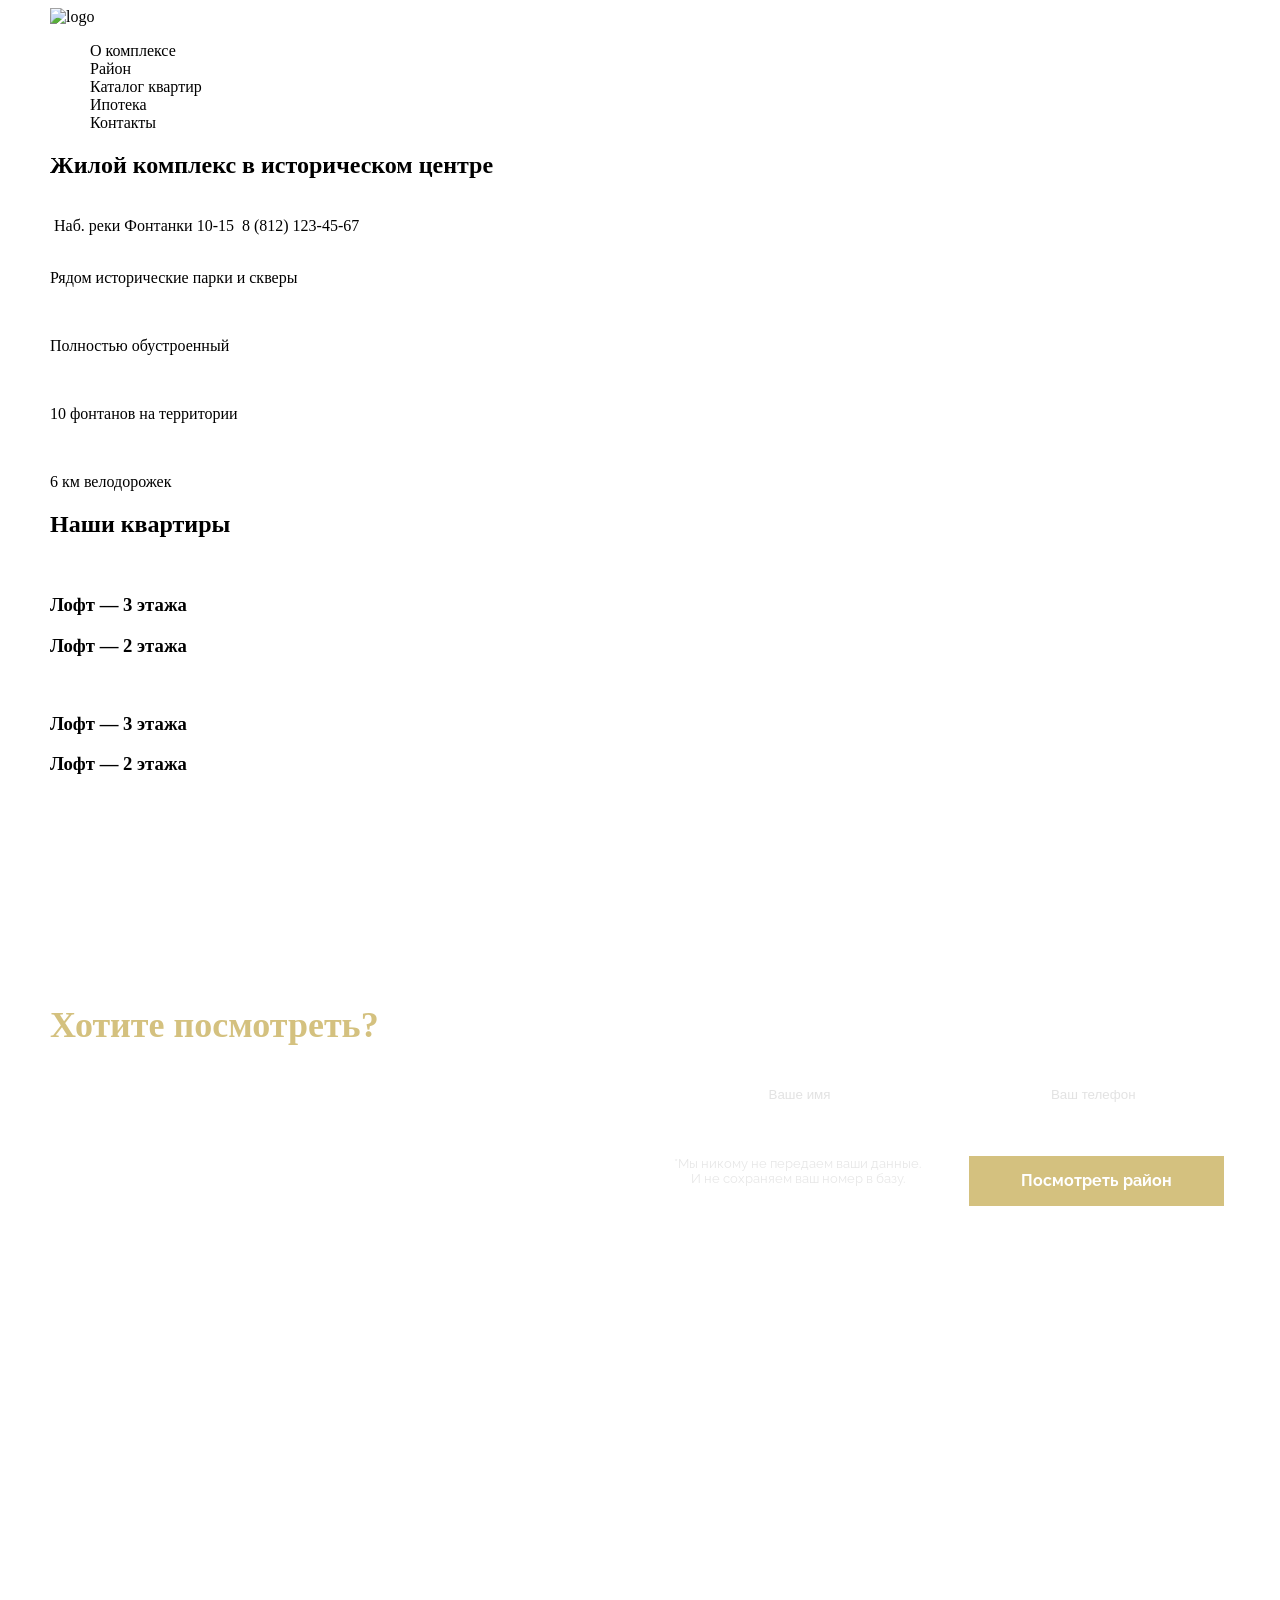
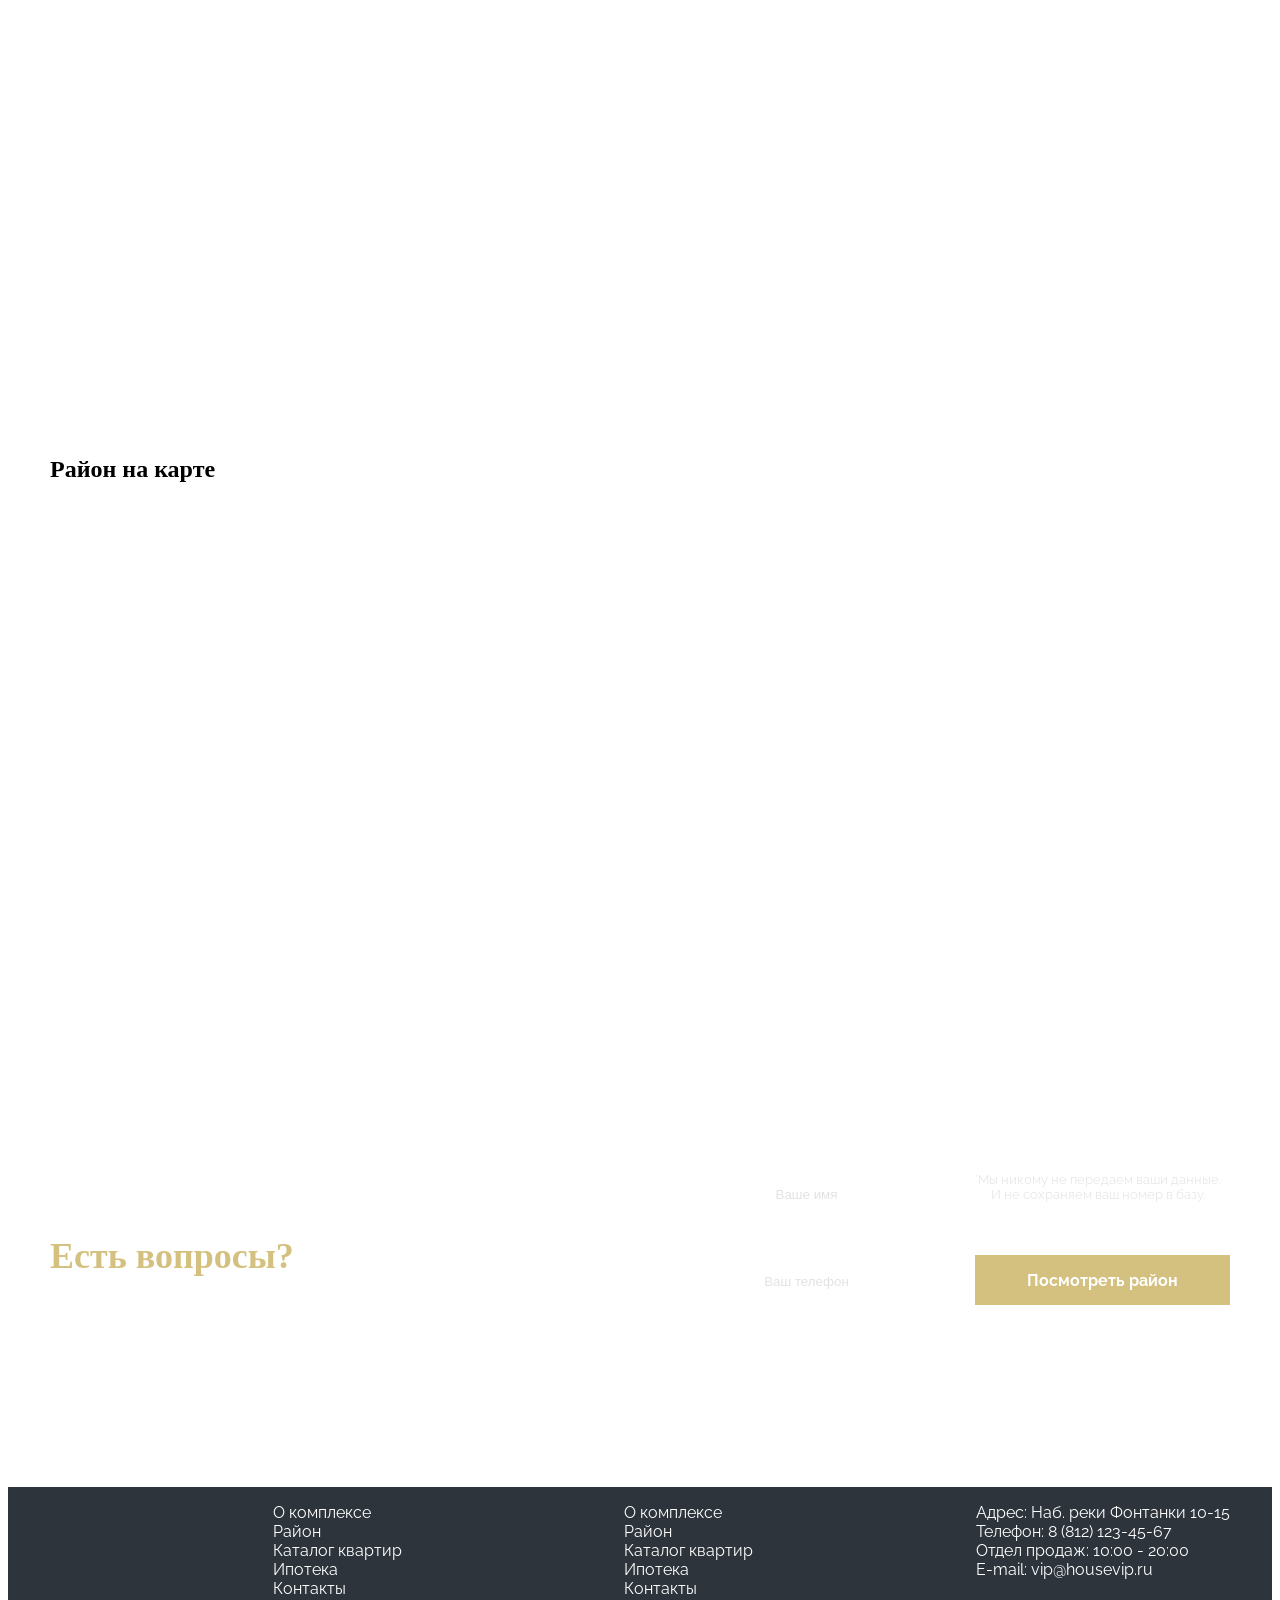
==== index.html @ ef08e610 "initial commit" ====
<!DOCTYPE html>
<html lang="en">

<head>
    <meta charset="UTF-8">
    <meta http-equiv="X-UA-Compatible" content="IE=edge">
    <meta name="viewport" content="width=device-width, initial-scale=1.0">
    <title>Document</title>
    <link rel="stylesheet" href="./css/index.css">

</head>

<body>
    <header>
        <div class="container">
            <div class="header__content">
                <img src="./img/logo.svg" alt="logo">
                <ul class="list">
                    <li>О комплексе </li>
                    <li>Район</li>
                    <li>Каталог квартир</li>
                    <li>Ипотека</li>
                    <li>Контакты</li>
                </ul>


            </div>
        </div>
    </header>
    <section class="hero">
        <div class="container">
            <div class="hero__content">
                <h1 class="hero__title">
                    Жилой комплекс
                    в историческом центре
                </h1>
                <div class="hero__scroll">
                    <img src="./img/mouse (2).svg" alt="" class="hero__mouse">
                </div>


                <div class="hero__bottom">
                    <span class="hero__info">
                        <img src="./img/geo.svg" alt="" class="hero__icon">
                        Наб. реки Фонтанки 10-15
                    </span>
                    <span class="hero__info">
                        <img src="./img/phone.svg" alt="" class="hero__icon">
                        8 (812) 123-45-67</span>
                </div>
            </div>
        </div>
    </section>


    <section class="features">
        <div class="container">
            <div class="features__content">
                <div class="features__box">
                    <img src="./img/bench.svg" alt="" class="features__img">
                    <p class="features__descrition">
                        Рядом исторические парки и скверы</p>
                </div>
                <div class="features__box">
                    <img src="./img/building.svg" alt="" class="features__img">
                    <p class="features__descrition">Полностью
                        обустроенный
                </div>
                <div class="features__box">
                    <img src="./img/fountain.svg" alt="" class="features__img">
                    <p class="features__descrition">
                        10 фонтанов
                        на территории</p>
                </div>
                <div class="features__box">
                    <img src="./img/bicycle.svg" alt="" class="features__img">
                    <p class="features__descrition">
                        6 км
                        велодорожек</p>

                </div>
            </div>
    </section>

    <section class="room">
        <div class="container">
            <h2 class="room__title">
                Наши квартиры
            </h2>
            <div class="room__content">
                <div class="room__box">
                    <img src="./img/room1.png" alt="" class="room__img">
                    <h3 class="room__name">
                        Лофт — 3 этажа
                    </h3>
                </div>
                <div class="room__box--flex">
                    <h3 class="room__name--flex">Лофт — 2 этажа</h3>

                </div>
                <div class="room__box">
                    <img src="./img/room1.png" alt="" class="room__img">
                    <h3 class="room__name">
                        Лофт — 3 этажа
                    </h3>
                </div>
                <div class="room__box--flex">
                    <h3 class="room__name--flex">Лофт — 2 этажа</h3>

                </div>
            </div>
        </div>
    </section>



    <section class="form">
        <div class="container">
            <div class="form__content">
                <div class="form__left">
                    <h2 class="form__title">
                        Хотите посмотреть?
                    </h2>

                    <p class="form__description">
                        Lorem Ipsum - это текст-"рыба", часто используемый в печати и вэб-дизайне. Lorem Ipsum является
                        стандартной "рыбой" для текстов на латинице с начала XVI века. В то время некий безымянный
                        печатник создал большую коллекцию размеров и форм шрифтов, используя Lorem Ipsum для распечатки
                        образцов.
                    </p>
                </div>
                <div class="form__right">

                    <div class="form__top">
                        <input class="form__input" placeholder="Ваше имя" type="text">
                        <p class="form__warning">*Мы никому не передаем ваши данные.
                            И не сохраняем ваш номер в базу.</p>
                    </div>
                    <div class="form__bottom">
                        <input class="form__input" placeholder="Ваш телефон" type="text">
                        <button class="form__btn">
                            Посмотреть район
                        </button>

                    </div>
                </div>

            </div>
        </div>
    </section>




    <section class="video">
        <div class="container">
            <div class="video__content">
                <iframe width="719px" height="650px" src="https://www.youtube.com/embed/Bag1gUxuU0g"
                    title="YouTube video player" frameborder="0"
                    allow="accelerometer; autoplay; clipboard-write; encrypted-media; gyroscope; picture-in-picture"
                    allowfullscreen></iframe>

            </div>
        </div>
    </section>

    <section class="map">
        <div class="container">
            <h2 class="map__title">Район на карте</h2>
            <div class="map__content">

                <iframe class="map__bishkek"
                    src="https://www.google.com/maps/embed?pb=!1m10!1m8!1m3!1d46812.08926592076!2d74.5761802!3d42.8357766!3m2!1i1024!2i768!4f13.1!5e0!3m2!1sru!2skg!4v1654338052964!5m2!1sru!2skg"
                    width="600" height="450" style="border:0;" allowfullscreen="" loading="lazy"
                    referrerpolicy="no-referrer-when-downgrade"></iframe>
            </div>
        </div>
    </section>

    <section class="block">
        <div class="container">
            <div class="block__content">
                <div class=" block__left">
                    <h2 class="block__title">
                        Есть вопросы?
                    </h2>

                   
                </div>
                <div class="block__right">

                    <div class="block__top">
                        <input class="block__input" placeholder="Ваше имя" type="text">
                        <p class="block__warning">*Мы никому не передаем ваши данные.
                            И не сохраняем ваш номер в базу.</p>
                    </div>
                    <div class="block__bottom">
                        <input class="block__input" placeholder="Ваш телефон" type="text">
                        <button class="block__btn">
                            Посмотреть район
                        </button>

                    </div>
                </div>

            </div>
        </div>
    </section>





    <footer class="footer">

        <div class="container">
            <div class="footer__content">
                <div class="footer__box">
                    <img src="./img/logo.svg" alt="">
                </div>
                <div class="footer__box">
                    <ul class="footer__list">
                        <li class="footer__item">О комплексе</li>
                        <li class="footer__item">Район</li>
                        <li class="footer__item">Каталог квартир</li>
                        <li class="footer__item">Ипотека</li>
                        <li class="footer__item">Контакты</li>
                    </ul>
                </div>
                <div class="footer__box">
                    <ul class="footer__list">
                        <li class="footer__item">О комплексе</li>
                        <li class="footer__item">Район</li>
                        <li class="footer__item">Каталог квартир</li>
                        <li class="footer__item">Ипотека</li>
                        <li class="footer__item">Контакты</li>
                    </ul>
                </div>
                <div class="footer__box">
                    <ul class="footer__list">
                        <li class="footer__item">Адрес: Наб. реки Фонтанки 10-15</li>
                        <li class="footer__item">Телефон: 8 (812) 123-45-67</li>
                        <li class="footer__item">Отдел продаж: 10:00 - 20:00</li>
                        <li class="footer__item">E-mail: vip@housevip.ru</li>
                    </ul>

                    <div class="footer__box">
                        <img class="footer__icon">
                        <img src="./img/youtube.svg" alt="" class="footer__icon">
                        <img src="./img/vk.svg" alt="" class="footer__icon">
                        <img src="./img/facebook.svg" alt="" class="footer__icon">
                        <img src="./img/instagram.svg" alt="" class="footer__icon">
                    </div>
                </div>
            </div>
        </div>
        </ul>
    </footer>
</body>

</html>
---- css/index.css ----
@import url('https://fonts.googleapis.com/css2?family=Raleway:ital,wght@0,100;0,200;0,300;0,400;0,500;0,600;0,700;0,800;0,900;1,100;1,200;1,300;1,400;1,500;1,600;1,700;1,800;1,900&family=Roboto:ital,wght@0,100;0,300;0,400;0,500;0,700;0,900;1,100;1,300;1,400;1,500;1,700;1,900&display=swap');
@import url('https://fonts.googleapis.com/css2?family=Raleway:ital,wght@0,100;0,200;0,300;0,400;0,500;0,600;0,700;0,800;0,900;1,100;1,200;1,300;1,400;1,500;1,600;1,700;1,800;1,900&family=Roboto:ital,wght@0,100;0,300;0,400;0,500;0,700;0,900;1,100;1,300;1,400;1,500;1,700;1,900&display=swap');

@import url(./base.css);
@import url(./classes.css);

@import url(./header.css);
@import url(./hero.css);
@import url(./features.css);
@import url(./room.css);
@import url(./video.css);
@import url(./map.css);
@import url(./form.css);
@import url(./block.css);
@import url(./footer.css);
@import url(./media.css);
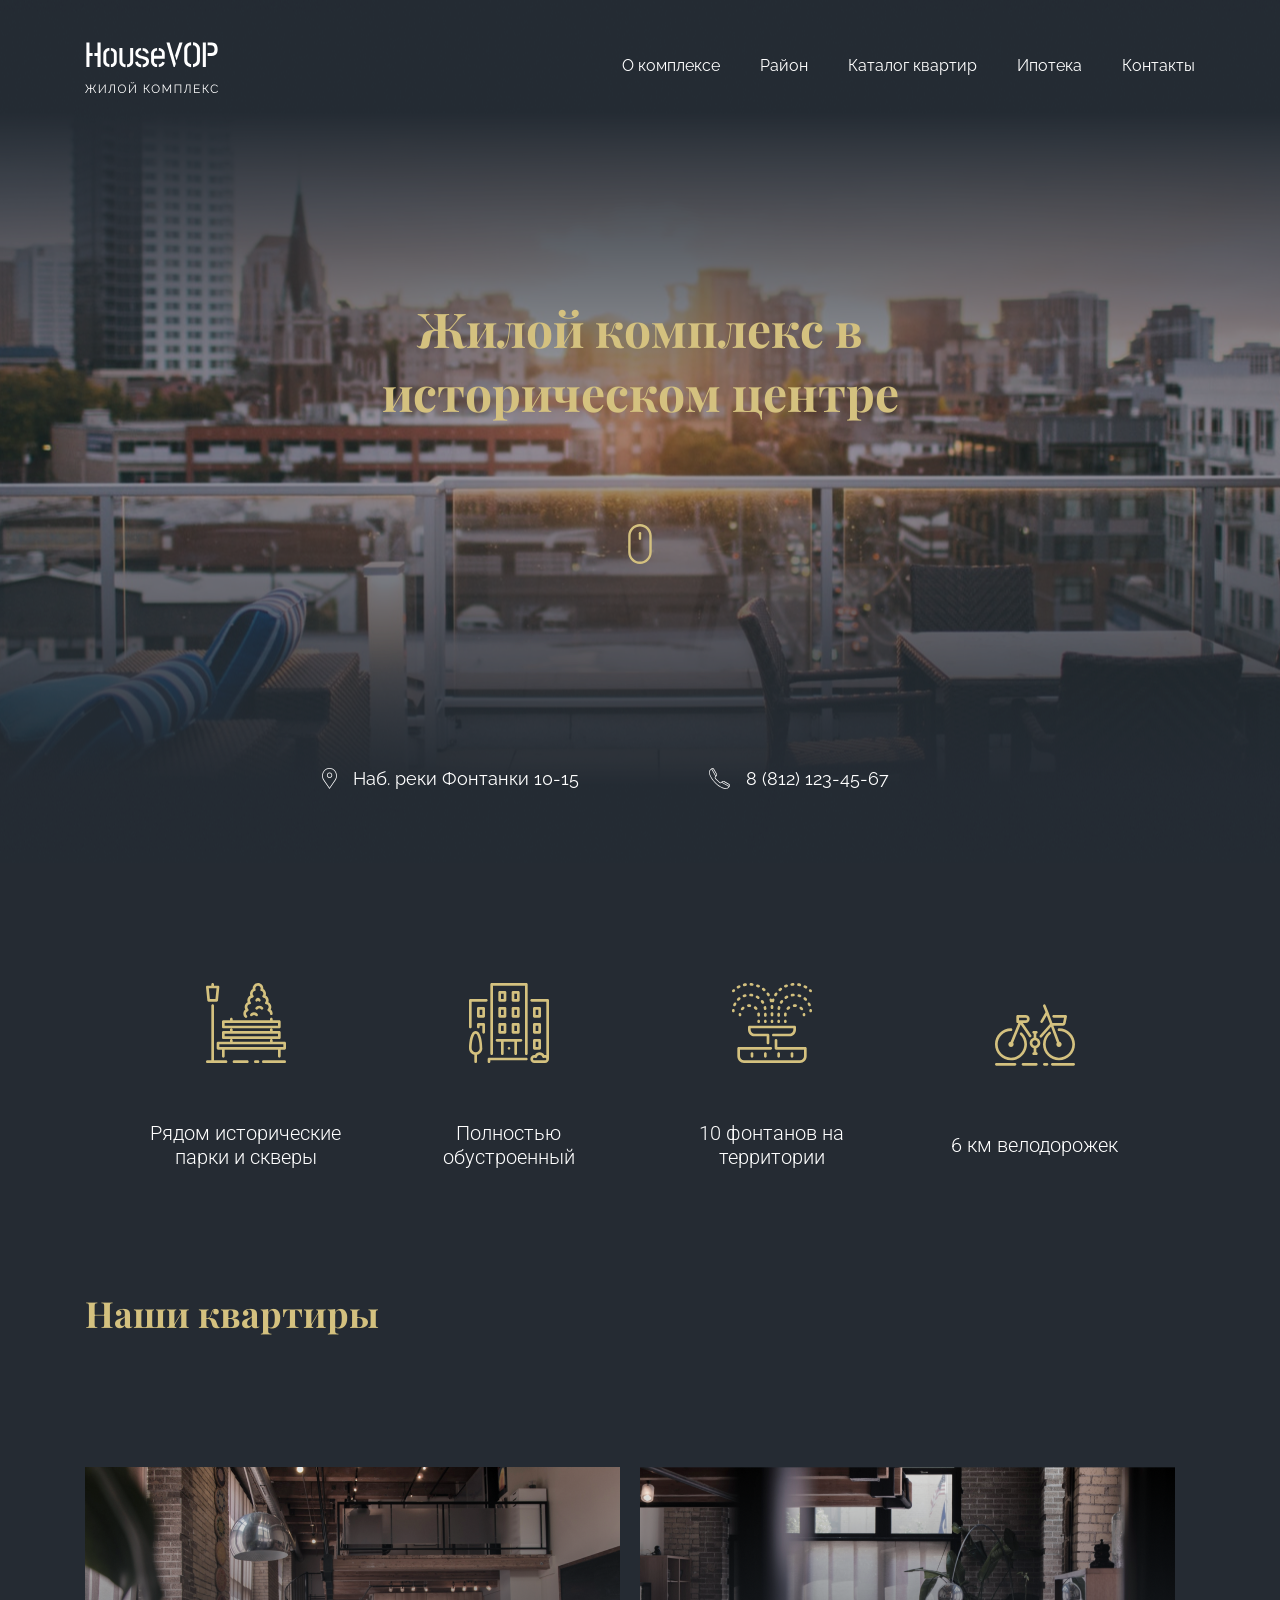
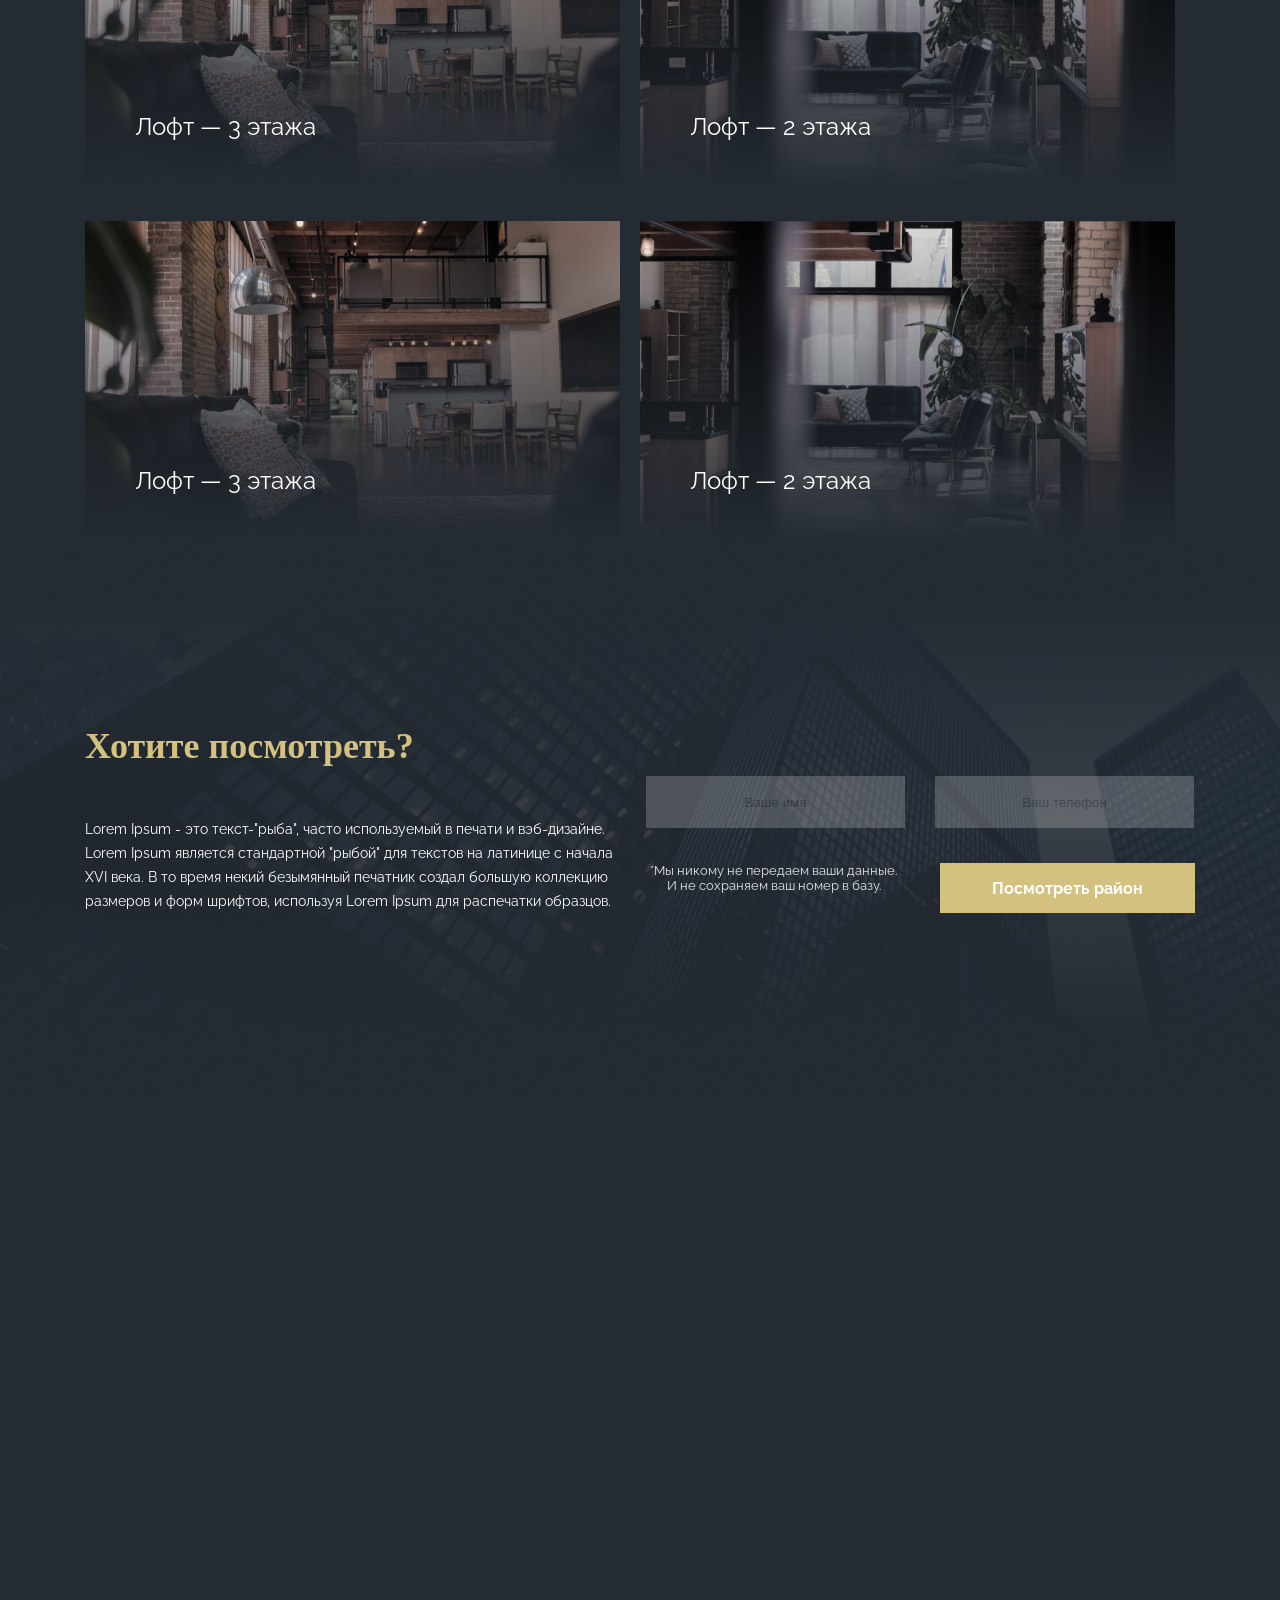
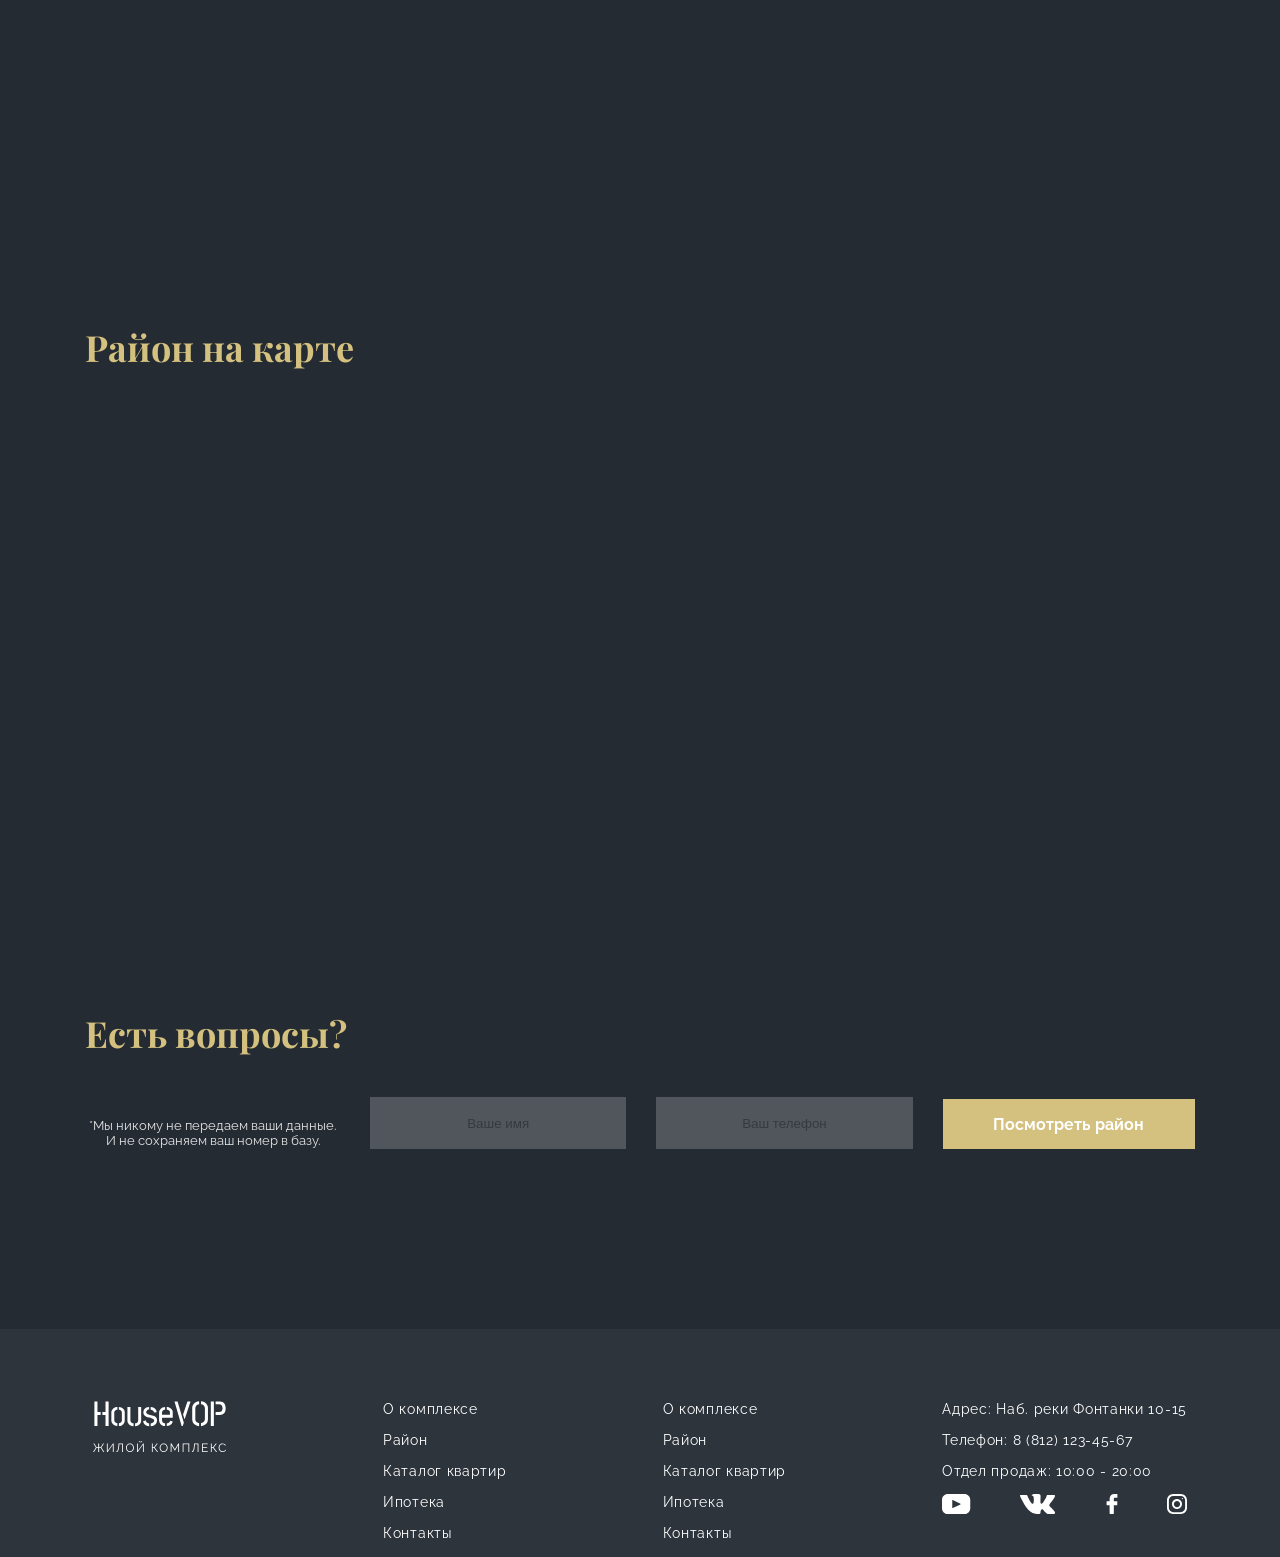
==== commit 59759a0c: "initial commit" ====
--- a/index.html
+++ b/index.html
@@ -1,261 +1,262 @@
 <!DOCTYPE html>
 <html lang="en">
-
-<head>
-    <meta charset="UTF-8">
-    <meta http-equiv="X-UA-Compatible" content="IE=edge">
-    <meta name="viewport" content="width=device-width, initial-scale=1.0">
+  <head>
+    <meta charset="UTF-8" />
+    <meta http-equiv="X-UA-Compatible" content="IE=edge" />
+    <meta name="viewport" content="width=device-width, initial-scale=1.0" />
     <title>Document</title>
-    <link rel="stylesheet" href="./css/index.css">
-
-</head>
-
-<body>
-    <header>
-        <div class="container">
-            <div class="header__content">
-                <img src="./img/logo.svg" alt="logo">
-                <ul class="list">
-                    <li>О комплексе </li>
-                    <li>Район</li>
-                    <li>Каталог квартир</li>
-                    <li>Ипотека</li>
-                    <li>Контакты</li>
-                </ul>
-
-
-            </div>
-        </div>
+    <link rel="stylesheet" href="./css/index.css" />
+  </head>
+  <body>
+    <header class="header">
+      <div class="container">
+        <div class="header__content">
+          <div class="header__logo">
+            <img src="./img/logo.svg" alt="img" />
+          </div>
+          <div class="header__nav">
+            <ul class="header__list">
+              <li>О комплексе</li>
+              <li>Район</li>
+              <li>Каталог квартир</li>
+              <li>Ипотека</li>
+              <li>Контакты</li>
+            </ul>
+          </div>
+        </div>
+      </div>
     </header>
     <section class="hero">
-        <div class="container">
-            <div class="hero__content">
-                <h1 class="hero__title">
-                    Жилой комплекс
-                    в историческом центре
-                </h1>
-                <div class="hero__scroll">
-                    <img src="./img/mouse (2).svg" alt="" class="hero__mouse">
-                </div>
+      <div class="container">
+        <div class="hero__content">
+          <h1 class="hero__title">Жилой комплекс в историческом центре</h1>
+          <div class="hero__scroll">
+            <img src="./img/hero/mouse.svg" alt="img" class="hero__mouse" />
+          </div>
+          <div class="hero__bottom">
+            <span class="hero__info">
+              <img
+                src="./img/hero/placeholder.svg"
+                alt="img"
+                class="hero__icon"
+              />
+              Наб. реки Фонтанки 10-15
+            </span>
+            <span class="hero__info">
+              <img src="./img/hero/phone.svg" alt="img" class="hero__icon" />
+              8 (812) 123-45-67
+            </span>
+          </div>
+        </div>
+      </div>
+    </section>
+    <section class="features">
+      <div class="container">
+        <div class="features__content">
+          <div class="features__box">
+            <img
+              src="./img/features/bench.svg"
+              alt="img"
+              class="features__img"
+            />
+            <p class="features__description">
+              Рядом исторические парки и скверы
+            </p>
+          </div>
+          <div class="features__box">
+            <img
+              src="./img/features/building.svg"
+              alt="img"
+              class="features__img"
+            />
+            <p class="features__description">Полностью обустроенный</p>
+          </div>
+          <div class="features__box">
+            <img
+              src="./img/features/fountain.svg"
+              alt="img"
+              class="features__img"
+            />
+            <p class="features__description">10 фонтанов на территории</p>
+          </div>
+          <div class="features__box">
+            <img
+              src="./img/features/bicycle.svg"
+              alt="img"
+              class="features__img"
+            />
+            <p class="features__description">6 км велодорожек</p>
+          </div>
+        </div>
+      </div>
+    </section>
 
+    <section class="rooms">
+      <div class="container">
+        <h2 class="rooms__title">Наши квартиры</h2>
+        <div class="rooms__content">
+          <div class="rooms__box">
+            <img src="./img/rooms/room1.png" alt="img" class="rooms__img" />
+            <h3 class="rooms__name">Лофт — 3 этажа</h3>
+          </div>
+          <div class="rooms__box">
+            <img src="./img/rooms/room2.png" alt="img" class="rooms__img" />
+            <h3 class="rooms__name">Лофт — 2 этажа</h3>
+          </div>
+          <div class="rooms__box">
+            <img src="./img/rooms/room1.png" alt="img" class="rooms__img" />
+            <h3 class="rooms__name">Лофт — 3 этажа</h3>
+          </div>
+          <div class="rooms__box">
+            <img src="./img/rooms/room2.png" alt="img" class="rooms__img" />
+            <h3 class="rooms__name">Лофт — 2 этажа</h3>
+          </div>
+        </div>
+      </div>
+    </section>
+    <section class="form">
+      <div class="container">
+        <div class="form__content">
+          <div class="form__left">
+            <h2 class="form__title">Хотите посмотреть?</h2>
+            <p class="form__description">
+              Lorem Ipsum - это текст-"рыба", часто используемый в печати и
+              вэб-дизайне. Lorem Ipsum является стандартной "рыбой" для текстов
+              на латинице с начала XVI века. В то время некий безымянный
+              печатник создал большую коллекцию размеров и форм шрифтов,
+              используя Lorem Ipsum для распечатки образцов.
+            </p>
+          </div>
+          <div class="form__right">
+            <div class="form__top">
+              <input class="form__input" type="text" placeholder="Ваше имя" />
+              <p class="form__warning">
+                *Мы никому не передаем ваши данные. И не сохраняем ваш номер в
+                базу.
+              </p>
+            </div>
+            <div class="form__bottom">
+              <input
+                class="form__input"
+                type="text"
+                placeholder="Ваш телефон"
+              />
+              <button class="form__btn">Посмотреть район</button>
+            </div>
+          </div>
+        </div>
+      </div>
+    </section>
+    <section class="video">
+      <div class="container">
+        <div class="video__content">
+          <iframe
+            class="video__player"
+            width="719"
+            height="650"
+            src="https://www.youtube.com/embed/5pi4JgKk-IA"
+            title="YouTube video player"
+            frameborder="0"
+            allow="accelerometer; autoplay; clipboard-write; encrypted-media; gyroscope; picture-in-picture; web-share"
+            allowfullscreen
+          ></iframe>
+        </div>
+      </div>
+    </section>
+    <section class="map">
+      <div class="container">
+        <h2 class="map__title">Район на карте</h2>
+        <div class="map__content">
+          <iframe
+            class="map__location"
+            src="https://www.google.com/maps/embed?pb=!1m18!1m12!1m3!1d2923.648294072086!2d74.58680285038079!3d42.880267009981544!2m3!1f0!2f0!3f0!3m2!1i1024!2i768!4f13.1!3m3!1m2!1s0x389ec81ee86a6aed%3A0x12a58c523a9055c7!2zOTEvMSDQv9GA0L7RgdC_LiDQnNCw0L3QsNGB0LAsINCR0LjRiNC60LXQug!5e0!3m2!1sru!2skg!4v1675240527905!5m2!1sru!2skg"
+            width="1110"
+            height="358"
+            style="border: 0"
+            allowfullscreen=""
+            loading="lazy"
+            referrerpolicy="no-referrer-when-downgrade"
+          ></iframe>
+        </div>
+      </div>
+    </section>
+    <section class="question">
+      <div class="container">
+        <h2 class="question__title">Есть вопросы?</h2>
+        <div class="question__content">
+          <div class="question__left">
+            <p class="question__warning">
+              *Мы никому не передаем ваши данные. И не сохраняем ваш номер в
+              базу.
+            </p>
+          </div>
+          
+            <input class="question__input" type="text" placeholder="Ваше имя" />
+            <input
+              class="question__input"
+              type="text"
+              placeholder="Ваш телефон"
+            />
+          
+         
+            <button class="question__btn">Посмотреть район</button>
+          
+        </div>
+      </div>
+    </section>
+    <footer class="footer">
+      <div class="container">
+        <div class="footer__content">
+          <div class="footer__logo">
+            <img src="./img/logo.svg" alt="img" />
+          </div>
 
-                <div class="hero__bottom">
-                    <span class="hero__info">
-                        <img src="./img/geo.svg" alt="" class="hero__icon">
-                        Наб. реки Фонтанки 10-15
-                    </span>
-                    <span class="hero__info">
-                        <img src="./img/phone.svg" alt="" class="hero__icon">
-                        8 (812) 123-45-67</span>
-                </div>
-            </div>
-        </div>
-    </section>
-
-
-    <section class="features">
-        <div class="container">
-            <div class="features__content">
-                <div class="features__box">
-                    <img src="./img/bench.svg" alt="" class="features__img">
-                    <p class="features__descrition">
-                        Рядом исторические парки и скверы</p>
-                </div>
-                <div class="features__box">
-                    <img src="./img/building.svg" alt="" class="features__img">
-                    <p class="features__descrition">Полностью
-                        обустроенный
-                </div>
-                <div class="features__box">
-                    <img src="./img/fountain.svg" alt="" class="features__img">
-                    <p class="features__descrition">
-                        10 фонтанов
-                        на территории</p>
-                </div>
-                <div class="features__box">
-                    <img src="./img/bicycle.svg" alt="" class="features__img">
-                    <p class="features__descrition">
-                        6 км
-                        велодорожек</p>
-
-                </div>
-            </div>
-    </section>
-
-    <section class="room">
-        <div class="container">
-            <h2 class="room__title">
-                Наши квартиры
-            </h2>
-            <div class="room__content">
-                <div class="room__box">
-                    <img src="./img/room1.png" alt="" class="room__img">
-                    <h3 class="room__name">
-                        Лофт — 3 этажа
-                    </h3>
-                </div>
-                <div class="room__box--flex">
-                    <h3 class="room__name--flex">Лофт — 2 этажа</h3>
-
-                </div>
-                <div class="room__box">
-                    <img src="./img/room1.png" alt="" class="room__img">
-                    <h3 class="room__name">
-                        Лофт — 3 этажа
-                    </h3>
-                </div>
-                <div class="room__box--flex">
-                    <h3 class="room__name--flex">Лофт — 2 этажа</h3>
-
-                </div>
-            </div>
-        </div>
-    </section>
-
-
-
-    <section class="form">
-        <div class="container">
-            <div class="form__content">
-                <div class="form__left">
-                    <h2 class="form__title">
-                        Хотите посмотреть?
-                    </h2>
-
-                    <p class="form__description">
-                        Lorem Ipsum - это текст-"рыба", часто используемый в печати и вэб-дизайне. Lorem Ipsum является
-                        стандартной "рыбой" для текстов на латинице с начала XVI века. В то время некий безымянный
-                        печатник создал большую коллекцию размеров и форм шрифтов, используя Lorem Ipsum для распечатки
-                        образцов.
-                    </p>
-                </div>
-                <div class="form__right">
-
-                    <div class="form__top">
-                        <input class="form__input" placeholder="Ваше имя" type="text">
-                        <p class="form__warning">*Мы никому не передаем ваши данные.
-                            И не сохраняем ваш номер в базу.</p>
-                    </div>
-                    <div class="form__bottom">
-                        <input class="form__input" placeholder="Ваш телефон" type="text">
-                        <button class="form__btn">
-                            Посмотреть район
-                        </button>
-
-                    </div>
-                </div>
-
-            </div>
-        </div>
-    </section>
-
-
-
-
-    <section class="video">
-        <div class="container">
-            <div class="video__content">
-                <iframe width="719px" height="650px" src="https://www.youtube.com/embed/Bag1gUxuU0g"
-                    title="YouTube video player" frameborder="0"
-                    allow="accelerometer; autoplay; clipboard-write; encrypted-media; gyroscope; picture-in-picture"
-                    allowfullscreen></iframe>
-
-            </div>
-        </div>
-    </section>
-
-    <section class="map">
-        <div class="container">
-            <h2 class="map__title">Район на карте</h2>
-            <div class="map__content">
-
-                <iframe class="map__bishkek"
-                    src="https://www.google.com/maps/embed?pb=!1m10!1m8!1m3!1d46812.08926592076!2d74.5761802!3d42.8357766!3m2!1i1024!2i768!4f13.1!5e0!3m2!1sru!2skg!4v1654338052964!5m2!1sru!2skg"
-                    width="600" height="450" style="border:0;" allowfullscreen="" loading="lazy"
-                    referrerpolicy="no-referrer-when-downgrade"></iframe>
-            </div>
-        </div>
-    </section>
-
-    <section class="block">
-        <div class="container">
-            <div class="block__content">
-                <div class=" block__left">
-                    <h2 class="block__title">
-                        Есть вопросы?
-                    </h2>
-
-                   
-                </div>
-                <div class="block__right">
-
-                    <div class="block__top">
-                        <input class="block__input" placeholder="Ваше имя" type="text">
-                        <p class="block__warning">*Мы никому не передаем ваши данные.
-                            И не сохраняем ваш номер в базу.</p>
-                    </div>
-                    <div class="block__bottom">
-                        <input class="block__input" placeholder="Ваш телефон" type="text">
-                        <button class="block__btn">
-                            Посмотреть район
-                        </button>
-
-                    </div>
-                </div>
-
-            </div>
-        </div>
-    </section>
-
-
-
-
-
-    <footer class="footer">
-
-        <div class="container">
-            <div class="footer__content">
-                <div class="footer__box">
-                    <img src="./img/logo.svg" alt="">
-                </div>
-                <div class="footer__box">
-                    <ul class="footer__list">
-                        <li class="footer__item">О комплексе</li>
-                        <li class="footer__item">Район</li>
-                        <li class="footer__item">Каталог квартир</li>
-                        <li class="footer__item">Ипотека</li>
-                        <li class="footer__item">Контакты</li>
-                    </ul>
-                </div>
-                <div class="footer__box">
-                    <ul class="footer__list">
-                        <li class="footer__item">О комплексе</li>
-                        <li class="footer__item">Район</li>
-                        <li class="footer__item">Каталог квартир</li>
-                        <li class="footer__item">Ипотека</li>
-                        <li class="footer__item">Контакты</li>
-                    </ul>
-                </div>
-                <div class="footer__box">
-                    <ul class="footer__list">
-                        <li class="footer__item">Адрес: Наб. реки Фонтанки 10-15</li>
-                        <li class="footer__item">Телефон: 8 (812) 123-45-67</li>
-                        <li class="footer__item">Отдел продаж: 10:00 - 20:00</li>
-                        <li class="footer__item">E-mail: vip@housevip.ru</li>
-                    </ul>
-
-                    <div class="footer__box">
-                        <img class="footer__icon">
-                        <img src="./img/youtube.svg" alt="" class="footer__icon">
-                        <img src="./img/vk.svg" alt="" class="footer__icon">
-                        <img src="./img/facebook.svg" alt="" class="footer__icon">
-                        <img src="./img/instagram.svg" alt="" class="footer__icon">
-                    </div>
-                </div>
-            </div>
-        </div>
-        </ul>
+          <div class="footer__box">
+            <ul class="footer__list">
+              <li class="footer__item">О комплексе</li>
+              <li class="footer__item">Район</li>
+              <li class="footer__item">Каталог квартир</li>
+              <li class="footer__item">Ипотека</li>
+              <li class="footer__item">Контакты</li>
+            </ul>
+          </div>
+          <div class="footer__box">
+            <ul class="footer__list">
+              <li class="footer__item">О комплексе</li>
+              <li class="footer__item">Район</li>
+              <li class="footer__item">Каталог квартир</li>
+              <li class="footer__item">Ипотека</li>
+              <li class="footer__item">Контакты</li>
+            </ul>
+          </div>
+          <div class="footer__box">
+            <ul class="footer__list">
+              <li class="footer__item">Адрес: Наб. реки Фонтанки 10-15</li>
+              <li class="footer__item">
+                <a href="tel:8 (812) 123-45-67">Телефон: 8 (812) 123-45-67</a>
+              </li>
+              <li class="footer__item">Отдел продаж: 10:00 - 20:00</li>
+              <li class="footer__item">
+                <a href="mailto:E-mail: vip@housevip.ru"></a>
+              </li>
+              <div class="footer__icons">
+                <li class="footer__icon">
+                  <img src="./img/footer/yt.svg" alt="" />
+                </li>
+                <li class="footer__icon">
+                  <img src="./img/footer/vk.svg" alt="" />
+                </li>
+                <li class="footer__icon">
+                  <img src="./img/footer/face.svg" alt="" />
+                </li>
+                <li class="footer__icon">
+                  <img src="./img/footer/instagram.svg" alt="" />
+                </li>
+              </div>
+            </ul>
+          </div>
+        </div>
+      </div>
     </footer>
-</body>
-
-</html>+  </body>
+</html>
--- a/css/index.css
+++ b/css/index.css
@@ -1,16 +1,27 @@
-@import url('https://fonts.googleapis.com/css2?family=Raleway:ital,wght@0,100;0,200;0,300;0,400;0,500;0,600;0,700;0,800;0,900;1,100;1,200;1,300;1,400;1,500;1,600;1,700;1,800;1,900&family=Roboto:ital,wght@0,100;0,300;0,400;0,500;0,700;0,900;1,100;1,300;1,400;1,500;1,700;1,900&display=swap');
-@import url('https://fonts.googleapis.com/css2?family=Raleway:ital,wght@0,100;0,200;0,300;0,400;0,500;0,600;0,700;0,800;0,900;1,100;1,200;1,300;1,400;1,500;1,600;1,700;1,800;1,900&family=Roboto:ital,wght@0,100;0,300;0,400;0,500;0,700;0,900;1,100;1,300;1,400;1,500;1,700;1,900&display=swap');
+@import url("https://fonts.googleapis.com/css2?family=Raleway:ital,wght@0,100;0,200;0,300;0,400;0,500;0,600;0,700;0,800;0,900;1,100;1,200;1,300;1,400;1,500;1,600;1,700;1,800;1,900&display=swap");
+@import url("https://fonts.googleapis.com/css2?family=Playfair+Display:ital,wght@0,400;0,500;0,600;0,700;0,800;0,900;1,400;1,500;1,600;1,700;1,800;1,900&family=Raleway:ital,wght@0,100;0,200;0,300;0,400;0,500;0,600;0,700;0,800;0,900;1,100;1,200;1,300;1,400;1,500;1,600;1,700;1,800;1,900&display=swap");
+@import url("https://fonts.googleapis.com/css2?family=Playfair+Display:ital,wght@0,400;0,500;0,600;0,700;0,800;0,900;1,400;1,500;1,600;1,700;1,800;1,900&family=Raleway:ital,wght@0,100;0,200;0,300;0,400;0,500;0,600;0,700;0,800;0,900;1,100;1,200;1,300;1,400;1,500;1,600;1,700;1,800;1,900&family=Roboto:ital,wght@0,100;0,300;0,400;0,500;0,700;0,900;1,100;1,300;1,400;1,500;1,700;1,900&display=swap");
 
 @import url(./base.css);
 @import url(./classes.css);
 
+
 @import url(./header.css);
 @import url(./hero.css);
 @import url(./features.css);
-@import url(./room.css);
+@import url(./rooms.css);
+@import url(./form.css);
 @import url(./video.css);
 @import url(./map.css);
-@import url(./form.css);
-@import url(./block.css);
 @import url(./footer.css);
-@import url(./media.css);+@import url(./question.css);
+
+
+
+
+
+
+
+
+
+
